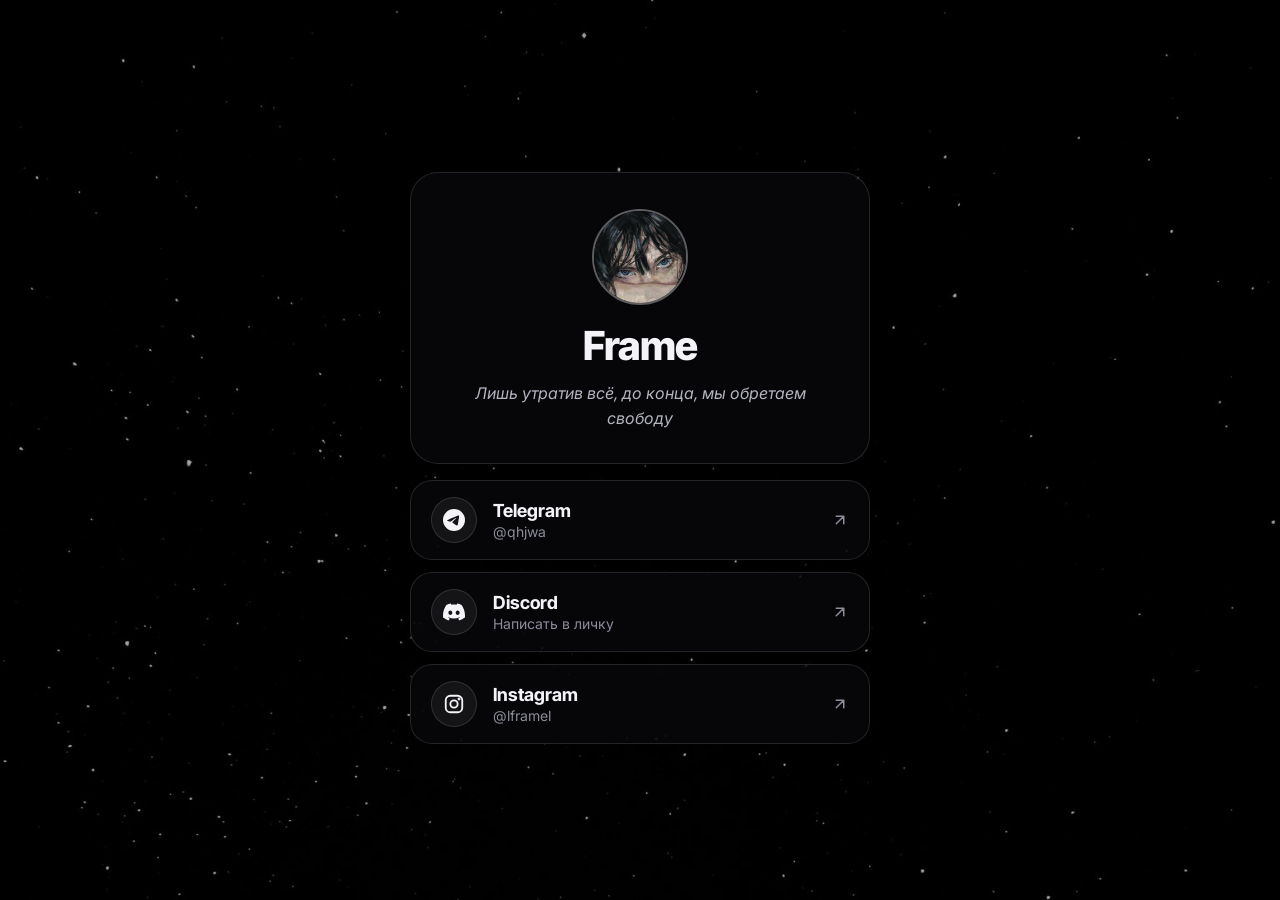
==== index.html @ 6f3037dc "Add files via upload" ====
<!DOCTYPE html>
<html lang="ru">

<head>
    <meta charset="UTF-8" />
    <meta name="viewport" content="width=device-width, initial-scale=1.0" />
    <title>Frame | Ссылки</title>
    <meta name="description" content="Лишь утратив всё, до конца, мы обретаем свободу" />
    <link rel="preconnect" href="https://fonts.googleapis.com">
    <link rel="preconnect" href="https://fonts.gstatic.com" crossorigin>
    <link href="https://fonts.googleapis.com/css2?family=Inter:wght@400;500;600&family=Inter+Tight:wght@700;800&display=swap" rel="stylesheet">
    <link rel="stylesheet" href="styles.css">
</head>

<body>
    <video class="bg-video" autoplay muted loop playsinline preload="auto" poster="stars.jpg" aria-hidden="true">
        <source src="background.mp4" type="video/mp4">
    </video>
    <div class="bg-overlay" aria-hidden="true"></div>

    <main class="page">

        <!-- Профиль -->
        <section class="card card-profile">
            <img src="avatar.jpg" alt="Frame" class="avatar" />
            <h1 class="profile-name">Frame</h1>
            <p class="profile-bio">Лишь утратив всё, до конца, мы обретаем свободу</p>
        </section>

        <!-- Ссылки -->
        <nav class="links" aria-label="Мои ссылки">
            <a href="https://t.me/qhjwa" class="card link" target="_blank" rel="noopener">
                <span class="link-icon" aria-hidden="true">
                    <svg width="22" height="22" viewBox="0 0 24 24" fill="currentColor">
                        <path d="M11.944 0A12 12 0 0 0 0 12a12 12 0 0 0 12 12 12 12 0 0 0 12-12A12 12 0 0 0 12 0a12 12 0 0 0-.056 0zm4.962 7.224c.1-.002.321.023.465.14a.506.506 0 0 1 .171.325c.016.093.036.306.02.472-.18 1.898-.962 6.502-1.36 8.627-.168.9-.499 1.201-.82 1.23-.696.065-1.225-.46-1.9-.902-1.056-.693-1.653-1.124-2.678-1.8-1.185-.78-.417-1.21.258-1.91.177-.184 3.247-2.977 3.307-3.23.007-.032.014-.15-.056-.212s-.174-.041-.249-.024c-.106.024-1.793 1.14-5.061 3.345-.48.33-.913.49-1.302.48-.428-.008-1.252-.241-1.865-.44-.752-.245-1.349-.374-1.297-.789.027-.216.325-.437.893-.663 3.498-1.524 5.83-2.529 6.998-3.014 3.332-1.386 4.025-1.627 4.476-1.635z"/>
                    </svg>
                </span>
                <span class="link-text">
                    <span class="link-name">Telegram</span>
                    <span class="link-handle">@qhjwa</span>
                </span>
                <svg class="link-arrow" width="18" height="18" viewBox="0 0 24 24" fill="none" stroke="currentColor" stroke-width="2" stroke-linecap="round" stroke-linejoin="round" aria-hidden="true">
                    <path d="M7 17L17 7M17 7H7M17 7v10"/>
                </svg>
            </a>

            <a href="https://discord.com/users/1007727947723059330" class="card link" target="_blank" rel="noopener">
                <span class="link-icon" aria-hidden="true">
                    <svg width="22" height="22" viewBox="0 0 24 24" fill="currentColor">
                        <path d="M20.317 4.3698a19.7913 19.7913 0 00-4.8851-1.5152.0741.0741 0 00-.0785.0371c-.211.3753-.4447.8648-.6083 1.2495-1.8447-.2762-3.68-.2762-5.4868 0-.1636-.3933-.4058-.8742-.6177-1.2495a.077.077 0 00-.0785-.037 19.7363 19.7363 0 00-4.8852 1.515.0699.0699 0 00-.0321.0277C.5334 9.0458-.319 13.5799.0992 18.0578a.0824.0824 0 00.0312.0561c2.0528 1.5076 4.0413 2.4228 5.9929 3.0294a.0777.0777 0 00.0842-.0276c.4616-.6304.8731-1.2952 1.226-1.9942a.076.076 0 00-.0416-.1057c-.6528-.2476-1.2743-.5495-1.8722-.8923a.077.077 0 01-.0076-.1277c.1258-.0943.2517-.1923.3718-.2914a.0743.0743 0 01.0776-.0105c3.9278 1.7933 8.18 1.7933 12.0614 0a.0739.0739 0 01.0785.0095c.1202.099.246.1981.3728.2924a.077.077 0 01-.0066.1276 12.2986 12.2986 0 01-1.873.8914.0766.0766 0 00-.0407.1067c.3604.698.7719 1.3628 1.225 1.9932a.076.076 0 00.0842.0286c1.961-.6067 3.9495-1.5219 6.0023-3.0294a.077.077 0 00.0313-.0552c.5004-5.177-.8382-9.6739-3.5485-13.6604a.061.061 0 00-.0312-.0286zM8.02 15.3312c-1.1825 0-2.1569-1.0857-2.1569-2.419 0-1.3332.9555-2.4189 2.157-2.4189 1.2108 0 2.1757 1.0952 2.1568 2.419 0 1.3332-.9555 2.4189-2.1569 2.4189zm7.9748 0c-1.1825 0-2.1569-1.0857-2.1569-2.419 0-1.3332.9554-2.4189 2.1569-2.4189 1.2108 0 2.1757 1.0952 2.1568 2.419 0 1.3332-.946 2.4189-2.1568 2.4189Z"/>
                    </svg>
                </span>
                <span class="link-text">
                    <span class="link-name">Discord</span>
                    <span class="link-handle">Написать в личку</span>
                </span>
                <svg class="link-arrow" width="18" height="18" viewBox="0 0 24 24" fill="none" stroke="currentColor" stroke-width="2" stroke-linecap="round" stroke-linejoin="round" aria-hidden="true">
                    <path d="M7 17L17 7M17 7H7M17 7v10"/>
                </svg>
            </a>

            <a href="https://www.instagram.com/lframel/" class="card link" target="_blank" rel="noopener">
                <span class="link-icon" aria-hidden="true">
                    <svg width="22" height="22" viewBox="0 0 24 24" fill="none" stroke="currentColor" stroke-width="2" stroke-linecap="round" stroke-linejoin="round">
                        <rect x="3" y="3" width="18" height="18" rx="5"/>
                        <circle cx="12" cy="12" r="4"/>
                        <circle cx="17.5" cy="6.5" r="0.6" fill="currentColor"/>
                    </svg>
                </span>
                <span class="link-text">
                    <span class="link-name">Instagram</span>
                    <span class="link-handle">@lframel</span>
                </span>
                <svg class="link-arrow" width="18" height="18" viewBox="0 0 24 24" fill="none" stroke="currentColor" stroke-width="2" stroke-linecap="round" stroke-linejoin="round" aria-hidden="true">
                    <path d="M7 17L17 7M17 7H7M17 7v10"/>
                </svg>
            </a>
        </nav>

    </main>
</body>

</html>
---- styles.css ----
/* ── Токены ──────────────────────────────────────────────────── */
:root {
    --bg: #000000;
    --card-bg: rgba(12, 12, 18, 0.55);
    --card-border: rgba(255, 255, 255, 0.12);
    --card-border-hover: rgba(255, 255, 255, 0.35);
    --text-primary: #f4f4f8;
    --text-secondary: #b4b4c0;
    --text-muted: #8c8c9a;
    --surface: rgba(255, 255, 255, 0.06);
    --accent: #c9d6ff;
    --radius-card: 28px;
    --transition: 0.22s ease;
}

*, *::before, *::after {
    box-sizing: border-box;
    margin: 0;
    padding: 0;
}

html {
    font-size: 16px;
    -webkit-text-size-adjust: 100%;
}

/* ── Фон со звёздами ─────────────────────────────────────────── */
body {
    font-family: 'Inter', system-ui, -apple-system, sans-serif;
    background-color: var(--bg);
    color: var(--text-primary);
    min-height: 100vh;
    padding: 64px 20px 48px;
    display: flex;
    justify-content: center;
    align-items: center;
}

/* ── Видео-фон ───────────────────────────────────────────────── */
.bg-video {
    position: fixed;
    inset: 0;
    width: 100%;
    height: 100%;
    object-fit: cover;
    z-index: -2;
    pointer-events: none;
}

.bg-overlay {
    position: fixed;
    inset: 0;
    z-index: -1;
    background: rgba(0, 0, 0, 0.35);
    pointer-events: none;
}

a {
    color: inherit;
    text-decoration: none;
}

.page {
    width: 100%;
    max-width: 460px;
    display: flex;
    flex-direction: column;
    gap: 16px;
}

/* ── Карточки ────────────────────────────────────────────────── */
.card {
    background: var(--card-bg);
    border: 1px solid var(--card-border);
    border-radius: var(--radius-card);
    -webkit-backdrop-filter: blur(14px);
    backdrop-filter: blur(14px);
}

/* ── Профиль ─────────────────────────────────────────────────── */
.card-profile {
    padding: 36px 28px 32px;
    display: flex;
    flex-direction: column;
    align-items: center;
    text-align: center;
}

.avatar {
    width: 96px;
    height: 96px;
    border-radius: 50%;
    object-fit: cover;
    border: 2px solid var(--card-border-hover);
    margin-bottom: 20px;
}

.profile-name {
    font-family: 'Inter Tight', 'Inter', system-ui, sans-serif;
    font-size: clamp(30px, 8vw, 40px);
    font-weight: 800;
    line-height: 1.05;
    letter-spacing: -0.02em;
    margin-bottom: 14px;
}

.profile-bio {
    font-size: 16px;
    line-height: 1.55;
    font-style: italic;
    color: var(--text-secondary);
    max-width: 34ch;
}

/* ── Ссылки ──────────────────────────────────────────────────── */
.links {
    display: flex;
    flex-direction: column;
    gap: 12px;
}

.link {
    display: flex;
    align-items: center;
    gap: 16px;
    padding: 16px 20px;
    border-radius: 22px;
    transition: border-color var(--transition), transform var(--transition), background var(--transition);
}

.link:hover {
    border-color: var(--card-border-hover);
    background: rgba(24, 24, 34, 0.65);
    transform: translateY(-2px);
}

.link:focus-visible {
    outline: 2px solid var(--accent);
    outline-offset: 3px;
}

.link-icon {
    flex-shrink: 0;
    display: inline-flex;
    align-items: center;
    justify-content: center;
    width: 46px;
    height: 46px;
    border-radius: 50%;
    background: var(--surface);
    border: 1px solid var(--card-border);
    color: var(--text-primary);
}

.link-text {
    flex: 1;
    display: flex;
    flex-direction: column;
    gap: 2px;
    min-width: 0;
}

.link-name {
    font-family: 'Inter Tight', 'Inter', system-ui, sans-serif;
    font-size: 18px;
    font-weight: 700;
}

.link-handle {
    font-size: 14px;
    color: var(--text-muted);
    overflow: hidden;
    text-overflow: ellipsis;
    white-space: nowrap;
}

.link-arrow {
    flex-shrink: 0;
    color: var(--text-muted);
    transition: color var(--transition), transform var(--transition);
}

.link:hover .link-arrow {
    color: var(--accent);
    transform: translate(2px, -2px);
}

@media (max-width: 480px) {
    body {
        padding: 40px 14px 32px;
    }
}

@media (prefers-reduced-motion: reduce) {
    .bg-video { display: none; }
    body {
        background-image: url("stars.jpg");
        background-size: cover;
        background-position: center;
    }
    .link, .link-arrow { transition: none; }
    .link:hover { transform: none; }
}
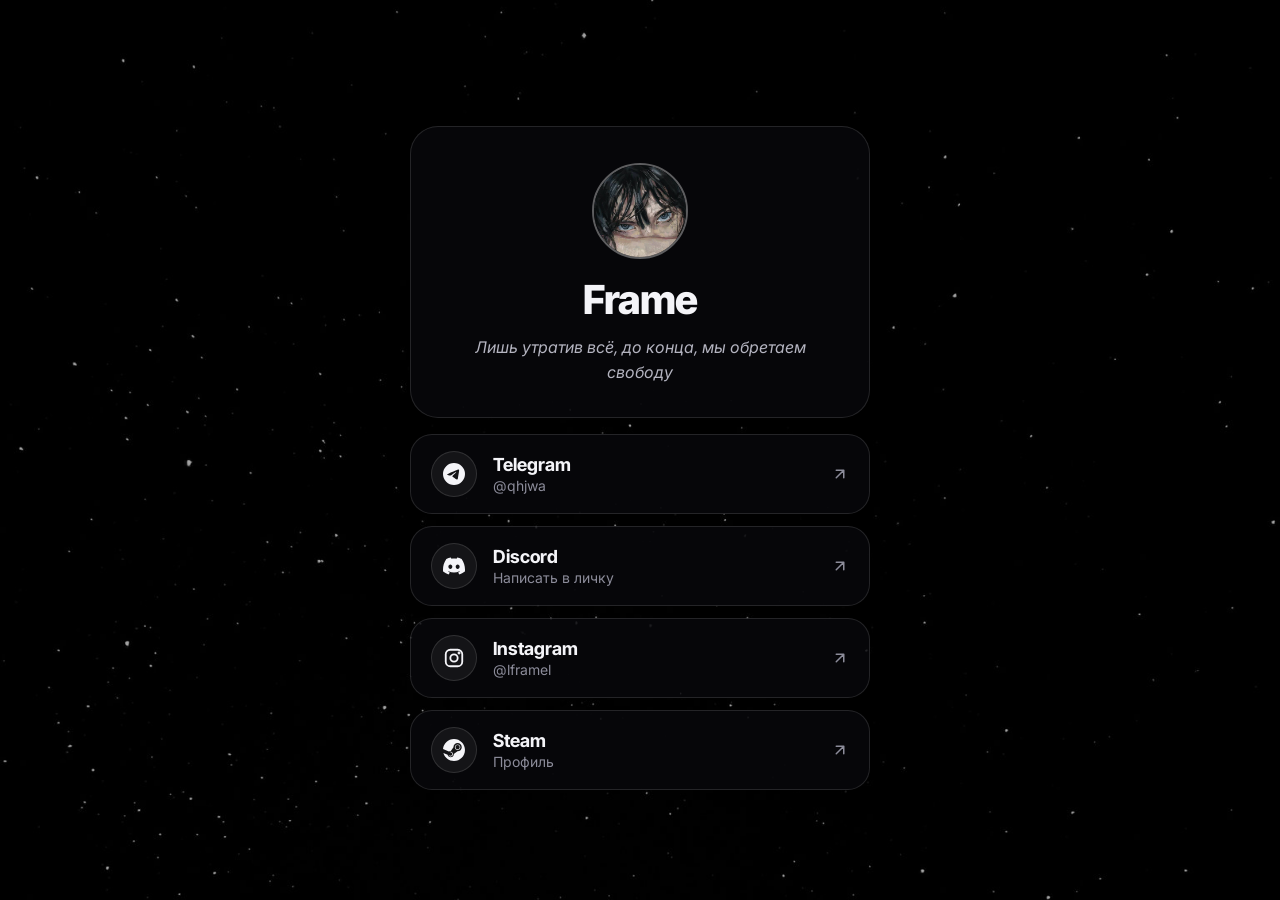
==== commit 4bb0b439: "Update index.html" ====
--- a/index.html
+++ b/index.html
@@ -75,6 +75,21 @@
                     <path d="M7 17L17 7M17 7H7M17 7v10"/>
                 </svg>
             </a>
+
+            <a href="https://steamcommunity.com/profiles/76561199114132205/" class="card link" target="_blank" rel="noopener">
+                <span class="link-icon" aria-hidden="true">
+                    <svg width="22" height="22" viewBox="0 0 24 24" fill="currentColor">
+                        <path d="M11.979 0C5.678 0 .511 4.86.022 11.037l6.432 2.658c.545-.371 1.203-.59 1.912-.59.063 0 .125.004.188.006l2.861-4.142V8.91c0-2.495 2.028-4.524 4.524-4.524 2.494 0 4.524 2.031 4.524 4.527s-2.03 4.525-4.524 4.525h-.105l-4.076 2.911c0 .052.004.105.004.159 0 1.875-1.515 3.396-3.39 3.396-1.635 0-3.016-1.173-3.331-2.727L.436 15.27C1.862 20.307 6.486 24 11.979 24c6.627 0 11.999-5.373 11.999-12S18.605 0 11.979 0zM7.54 18.21l-1.473-.61c.262.543.714.999 1.314 1.25 1.297.539 2.793-.076 3.332-1.375.263-.63.264-1.319.005-1.949s-.75-1.121-1.377-1.383c-.624-.26-1.29-.249-1.878-.03l1.523.63c.956.4 1.409 1.5 1.009 2.455-.397.957-1.497 1.41-2.454 1.012H7.54zm11.415-9.303c0-1.662-1.353-3.015-3.015-3.015-1.665 0-3.015 1.353-3.015 3.015 0 1.665 1.35 3.015 3.015 3.015 1.663 0 3.015-1.35 3.015-3.015zm-5.273-.005c0-1.252 1.013-2.266 2.265-2.266 1.249 0 2.266 1.014 2.266 2.266 0 1.251-1.017 2.265-2.266 2.265-1.253 0-2.265-1.014-2.265-2.265z"/>
+                    </svg>
+                </span>
+                <span class="link-text">
+                    <span class="link-name">Steam</span>
+                    <span class="link-handle">Профиль</span>
+                </span>
+                <svg class="link-arrow" width="18" height="18" viewBox="0 0 24 24" fill="none" stroke="currentColor" stroke-width="2" stroke-linecap="round" stroke-linejoin="round" aria-hidden="true">
+                    <path d="M7 17L17 7M17 7H7M17 7v10"/>
+                </svg>
+            </a>
         </nav>
 
     </main>
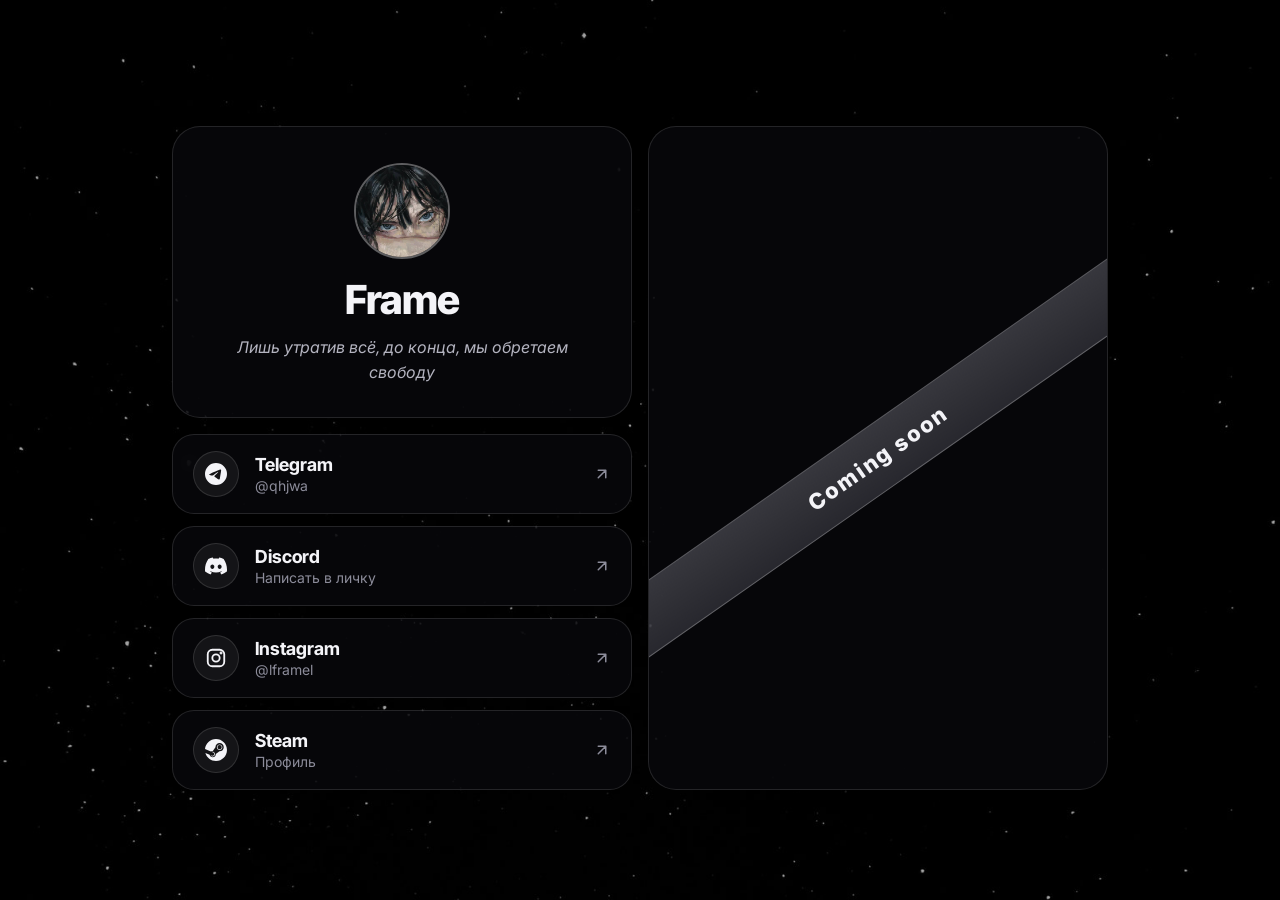
==== commit cf383d14: "Add files via upload" ====
--- a/index.html
+++ b/index.html
@@ -17,6 +17,8 @@
         <source src="background.mp4" type="video/mp4">
     </video>
     <div class="bg-overlay" aria-hidden="true"></div>
+
+    <div class="layout">
 
     <main class="page">
 
@@ -93,6 +95,13 @@
         </nav>
 
     </main>
+
+    <!-- Скоро -->
+    <aside class="card card-soon" aria-label="Скоро">
+        <div class="soon-ribbon"><span>Coming soon</span></div>
+    </aside>
+
+    </div>
 </body>
 
 </html>
--- a/styles.css
+++ b/styles.css
@@ -185,6 +185,66 @@
     transform: translate(2px, -2px);
 }
 
+/* ── Раскладка: две колонки ──────────────────────────────────── */
+.layout {
+    width: 100%;
+    max-width: 936px;
+    display: flex;
+    justify-content: center;
+    align-items: stretch;
+    gap: 16px;
+}
+
+.layout > .page {
+    flex: 0 1 460px;
+    width: auto;
+}
+
+/* ── Блок «Coming soon» ──────────────────────────────────────── */
+.card-soon {
+    flex: 0 1 460px;
+    position: relative;
+    overflow: hidden;
+    min-height: 240px;
+}
+
+.soon-ribbon {
+    position: absolute;
+    top: 50%;
+    left: 50%;
+    width: 170%;
+    padding: 18px 0;
+    transform: translate(-50%, -50%) rotate(-35deg);
+    text-align: center;
+    background: linear-gradient(180deg, rgba(168, 168, 182, 0.30), rgba(118, 118, 132, 0.30));
+    border-top: 1px solid rgba(255, 255, 255, 0.22);
+    border-bottom: 1px solid rgba(255, 255, 255, 0.22);
+}
+
+.soon-ribbon span {
+    font-family: 'Inter Tight', 'Inter', system-ui, sans-serif;
+    font-size: 22px;
+    font-weight: 800;
+    letter-spacing: 0.12em;
+    color: var(--text-primary);
+}
+
+@media (max-width: 980px) {
+    .layout {
+        flex-direction: column;
+        align-items: center;
+        max-width: 460px;
+    }
+    .layout > .page,
+    .card-soon {
+        flex: none;
+        width: 100%;
+    }
+    .card-soon {
+        min-height: 220px;
+    }
+}
+
 @media (max-width: 480px) {
     body {
         padding: 40px 14px 32px;
